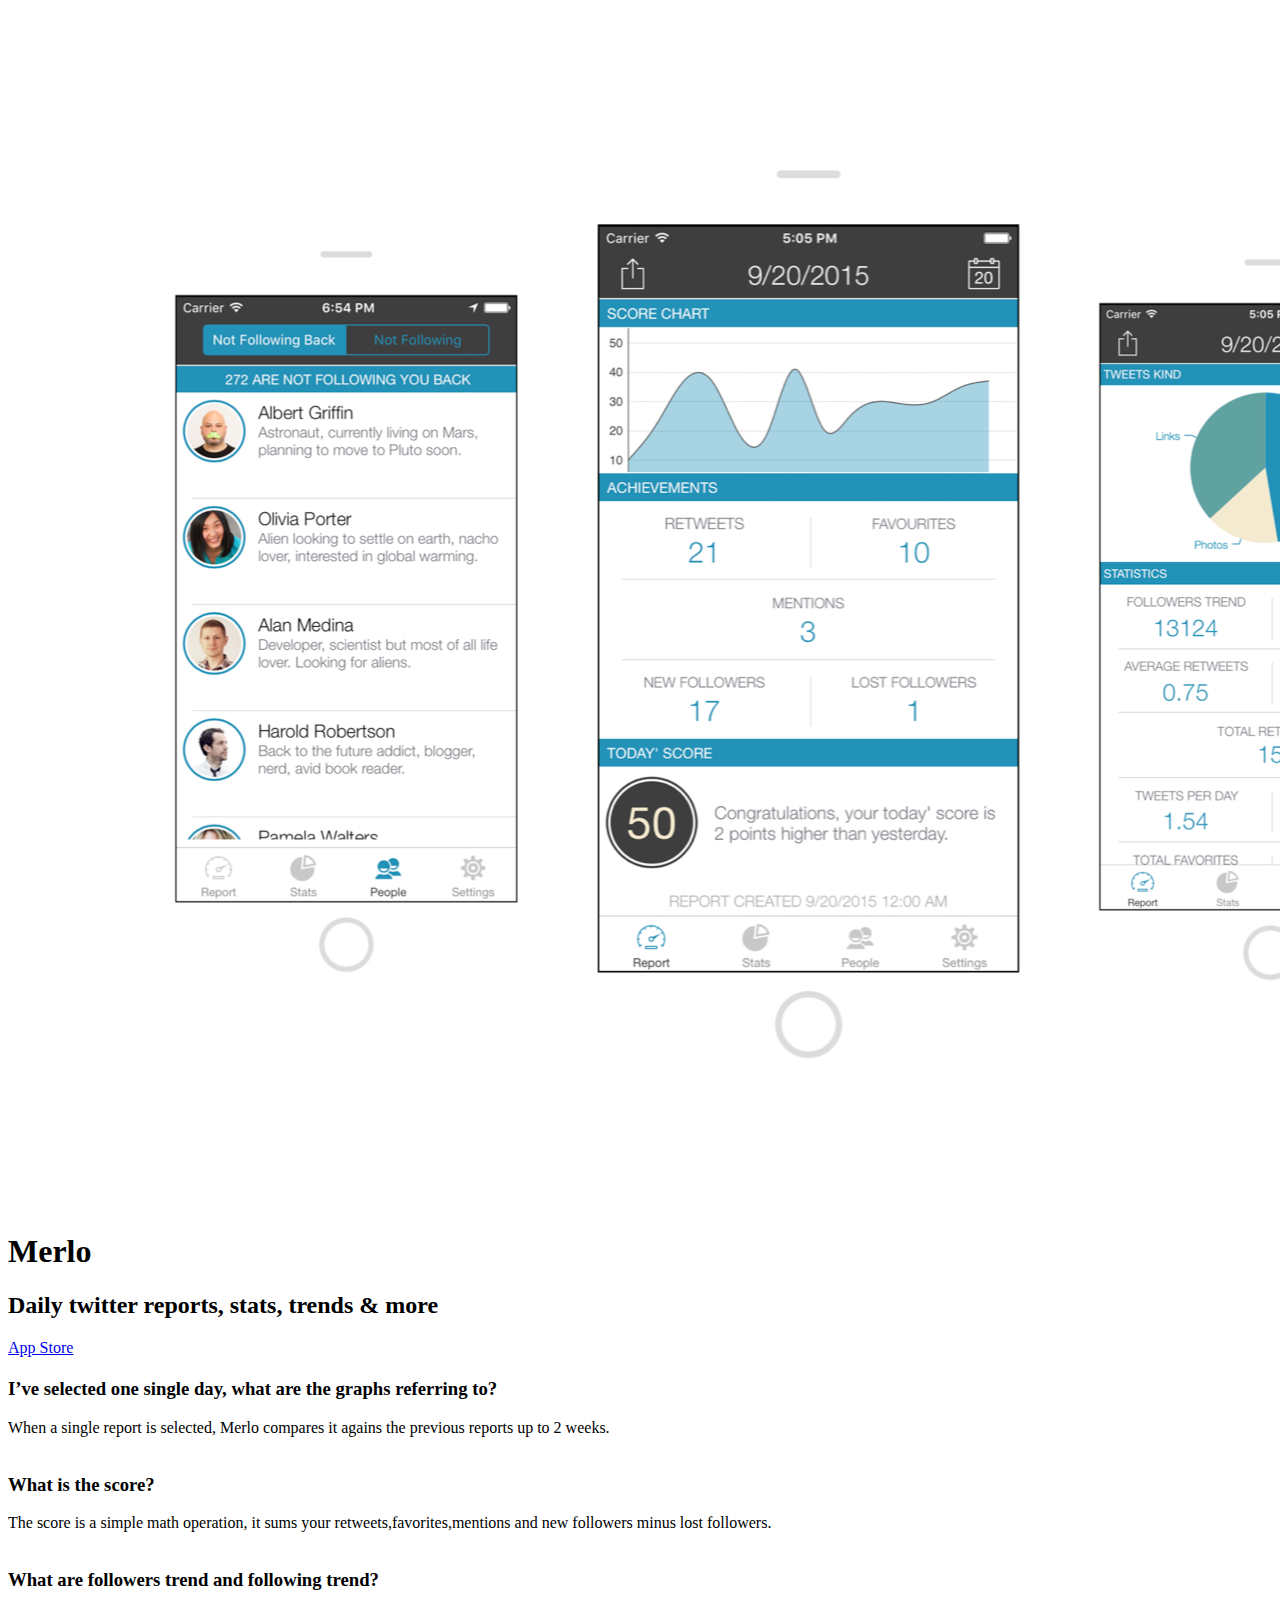
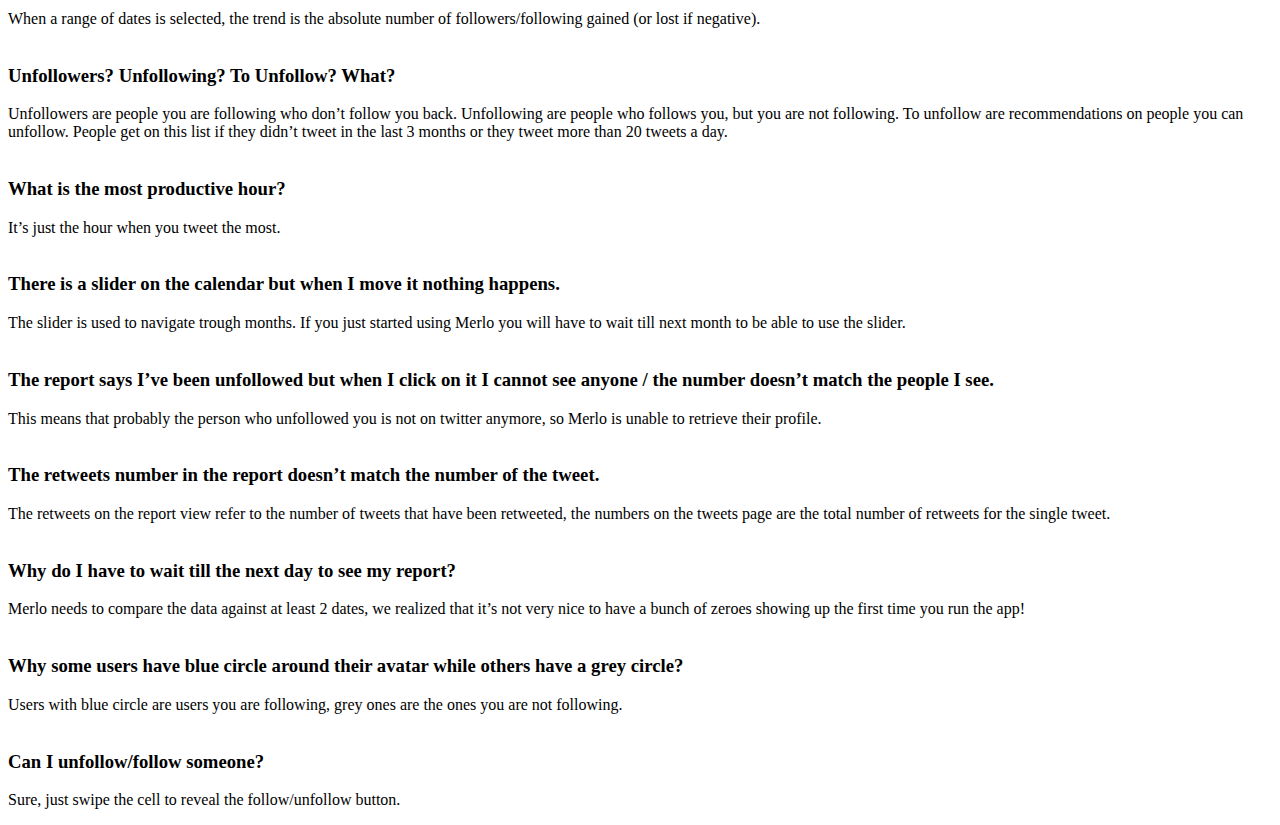
==== index.html @ bb3a72ed "first commit" ====
<!DOCTYPE html>
<html>
<head>
	<meta name="generator" content="Hugo 0.17" />
    
    <meta http-equiv="Content-Type" content="text/html" charset="UTF-8" />
    <meta http-equiv="X-UA-Compatible" content="IE=edge,chrome=1" />

    
    <meta name="viewport" content="width=device-width, initial-scale=1.0, maximum-scale=1">
    <title> Merlo &middot; Merlo </title>

    <meta name="HandheldFriendly" content="True" />
    <meta name="MobileOptimized" content="320" />
    <meta name="viewport" content="width=device-width, initial-scale=1.0" />

    
    <link rel="stylesheet" type="text/css" href="https://xeo-it.github.io/merlo/css/base.css" />
</head>

<body class="home-template">

    
    <header id="site-head" >
        <div class="vertical">
            <div id="site-head-content" class="inner">

                 <a id="blog-logo" href="https://xeo-it.github.io/merlo"><img src="img/Merlo.png" alt="Blog Logo" /></a><br>
                <h1 class="blog-title">Merlo</h1>
                <h2 class="blog-description">Daily twitter reports, stats, trends &amp; more</h2> 

            <a class="btn first"
               href="https://itunes.apple.com/app/id903805247?mt=8&at=1001lpzu">
              <i class="fa fa-apple fa-lg" aria-hidden="true"></i> App Store
            </a>

              
                <i id='header-arrow' class="fa fa-angle-down"></i>
            </div>
        </div>

    </header>

    <main class="content" role="main">
    <div class='fixed-nav'>
    </div>
        
                
                    <div class='post-holder'>

<article class="post first">


    
    <h1 class="post-title"> </h1>

    <section class="post-content">
    

<h3 id="i-ve-selected-one-single-day-what-are-the-graphs-referring-to">I’ve selected one single day, what are the graphs referring to?</h3>

<p>When a single report is selected, Merlo compares it agains the previous reports up to 2 weeks.
<br>
<br></p>

<h3 id="what-is-the-score">What is the score?</h3>

<p>The score is a simple math operation, it sums your retweets,favorites,mentions and new followers minus lost followers.
<br>
<br></p>

<h3 id="what-are-followers-trend-and-following-trend">What are followers trend and following trend?</h3>

<p>When a range of dates is selected, the trend is the absolute number of followers/following gained (or lost if negative).
<br>
<br></p>

<h3 id="unfollowers-unfollowing-to-unfollow-what">Unfollowers? Unfollowing? To Unfollow? What?</h3>

<p>Unfollowers are people you are following who don’t follow you back.
Unfollowing are people who follows you, but you are not following.
To unfollow are recommendations on people you can unfollow. People get on this list if they didn’t tweet in the last 3 months or they tweet more than 20 tweets a day.
<br>
<br></p>

<h3 id="what-is-the-most-productive-hour">What is the most productive hour?</h3>

<p>It’s just the hour when you tweet the most.
<br>
<br></p>

<h3 id="there-is-a-slider-on-the-calendar-but-when-i-move-it-nothing-happens">There is a slider on the calendar but when I move it nothing happens.</h3>

<p>The slider is used to navigate trough months. If you just started using Merlo you will have to wait till next month to be able to use the slider.
<br>
<br></p>

<h3 id="the-report-says-i-ve-been-unfollowed-but-when-i-click-on-it-i-cannot-see-anyone-the-number-doesn-t-match-the-people-i-see">The report says I’ve been unfollowed but when I click on it I cannot see anyone / the number doesn’t match the people I see.</h3>

<p>This means that probably the person who unfollowed you is not on twitter anymore, so Merlo is unable to retrieve their profile.
<br>
<br></p>

<h3 id="the-retweets-number-in-the-report-doesn-t-match-the-number-of-the-tweet">The retweets number in the report doesn’t match the number of the tweet.</h3>

<p>The retweets on the report view refer to the number of tweets that have been retweeted, the numbers on the tweets page are the total number of retweets for the single tweet.
<br>
<br></p>

<h3 id="why-do-i-have-to-wait-till-the-next-day-to-see-my-report">Why do I have to wait till the next day to see my report?</h3>

<p>Merlo needs to compare the data against at least 2 dates, we realized that it’s not very nice to have a bunch of zeroes showing up the first time you run the app!
<br>
<br></p>

<h3 id="why-some-users-have-blue-circle-around-their-avatar-while-others-have-a-grey-circle">Why some users have blue circle around their avatar while others have a grey circle?</h3>

<p>Users with blue circle are users you are following, grey ones are the ones you are not following.
<br>
<br></p>

<h3 id="can-i-unfollow-follow-someone">Can I unfollow/follow someone?</h3>

<p>Sure, just swipe the cell to reveal the follow/unfollow button.</p>

    </section>

    <footer class="post-footer">

    

    </footer>
</article>
</div>
<div class='post-after'></div>

                
        

</main>
        <footer class="site-footer">
        <div>
        
         <a href="http://twitter.com/xeo_it" title="Email xeo_it"> <i class='fa fa-tt fa-2x'></i></a>
        
        
        
        <a href="https://github.com/xeo-it" title="GitHub"><span class="fa fa-github fa-2x"></span></a> 
        
        
        
        <a href="http://no.linkedin.com/in/francescopretelli/en" title="Linkedin"> <i class='fa fa-ll fa-2x'></i></a> 
        
        
        
        </div>
    </footer>


        
    <script src="https://xeo-it.github.io/merlo/js/jquery.min.js"></script>
    <script type="text/javascript" src="https://xeo-it.github.io/merlo/js/index.min.js"></script>



</body>
</html>
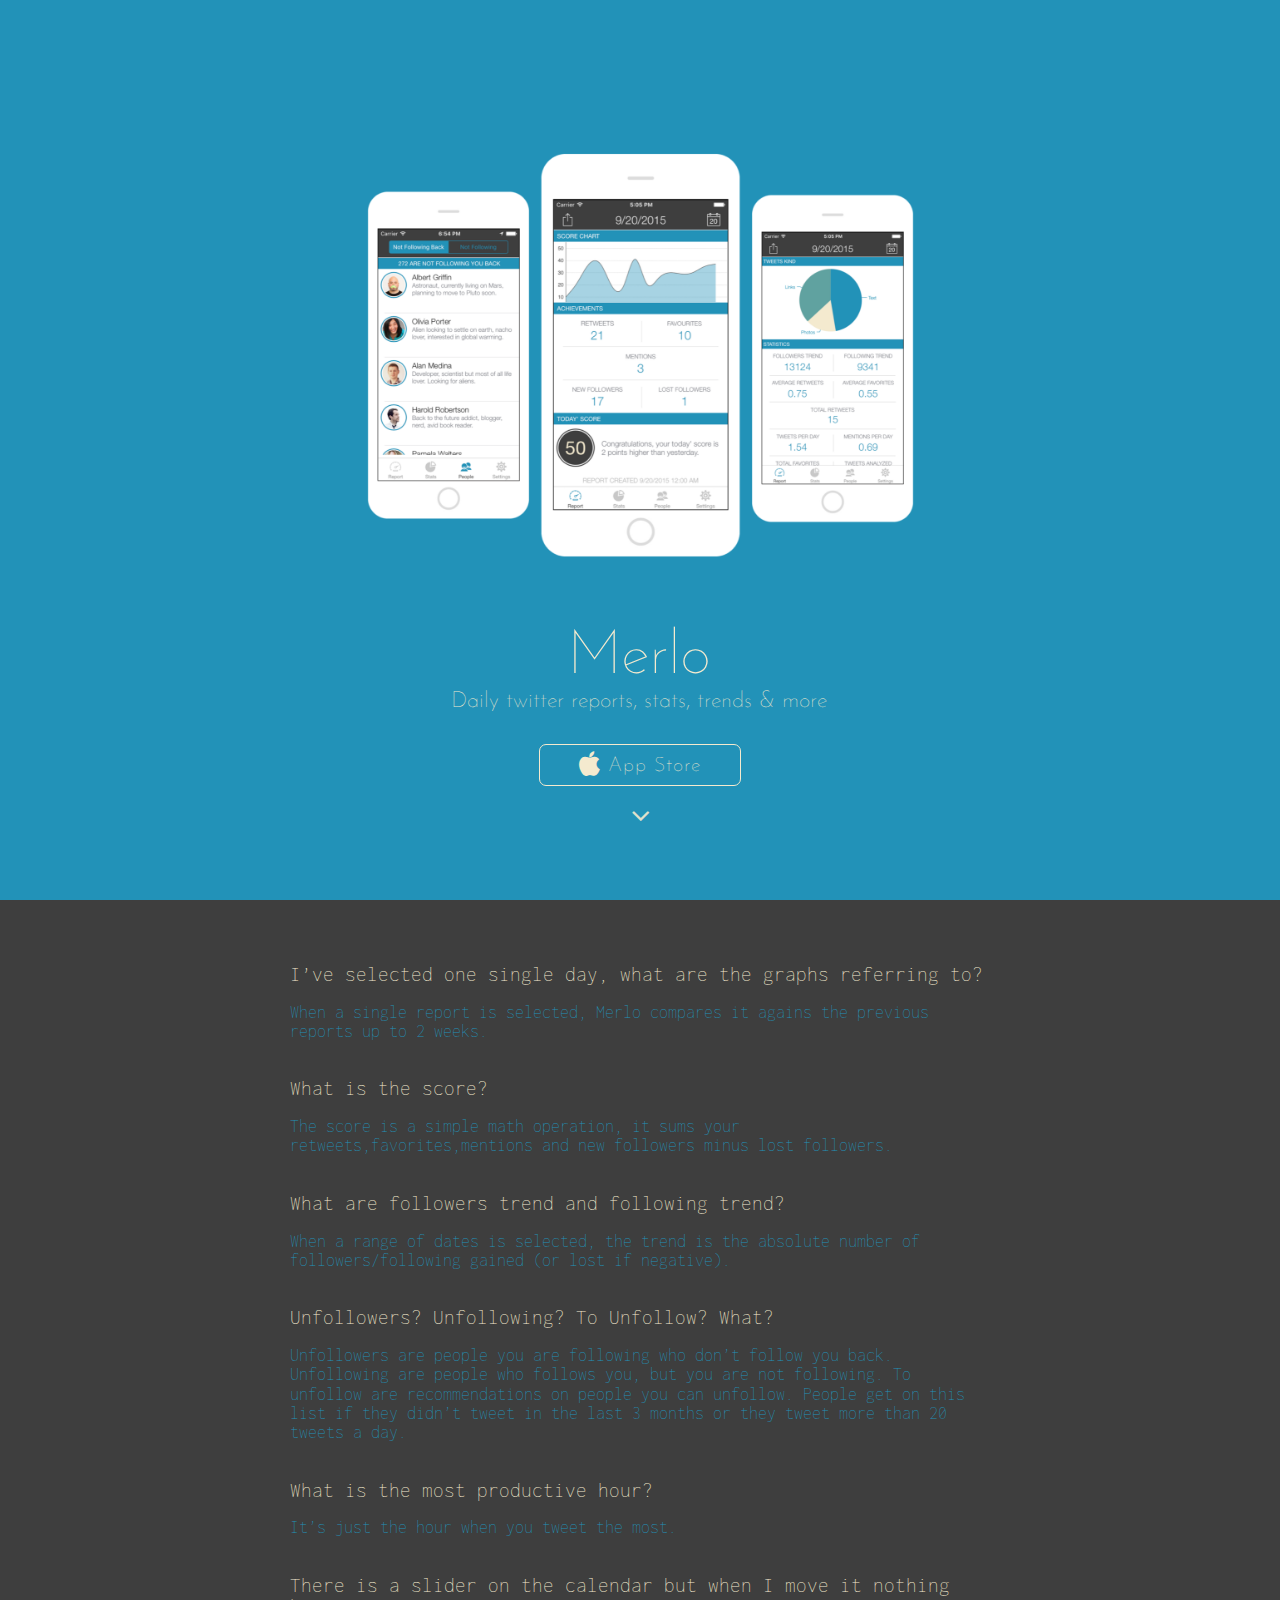
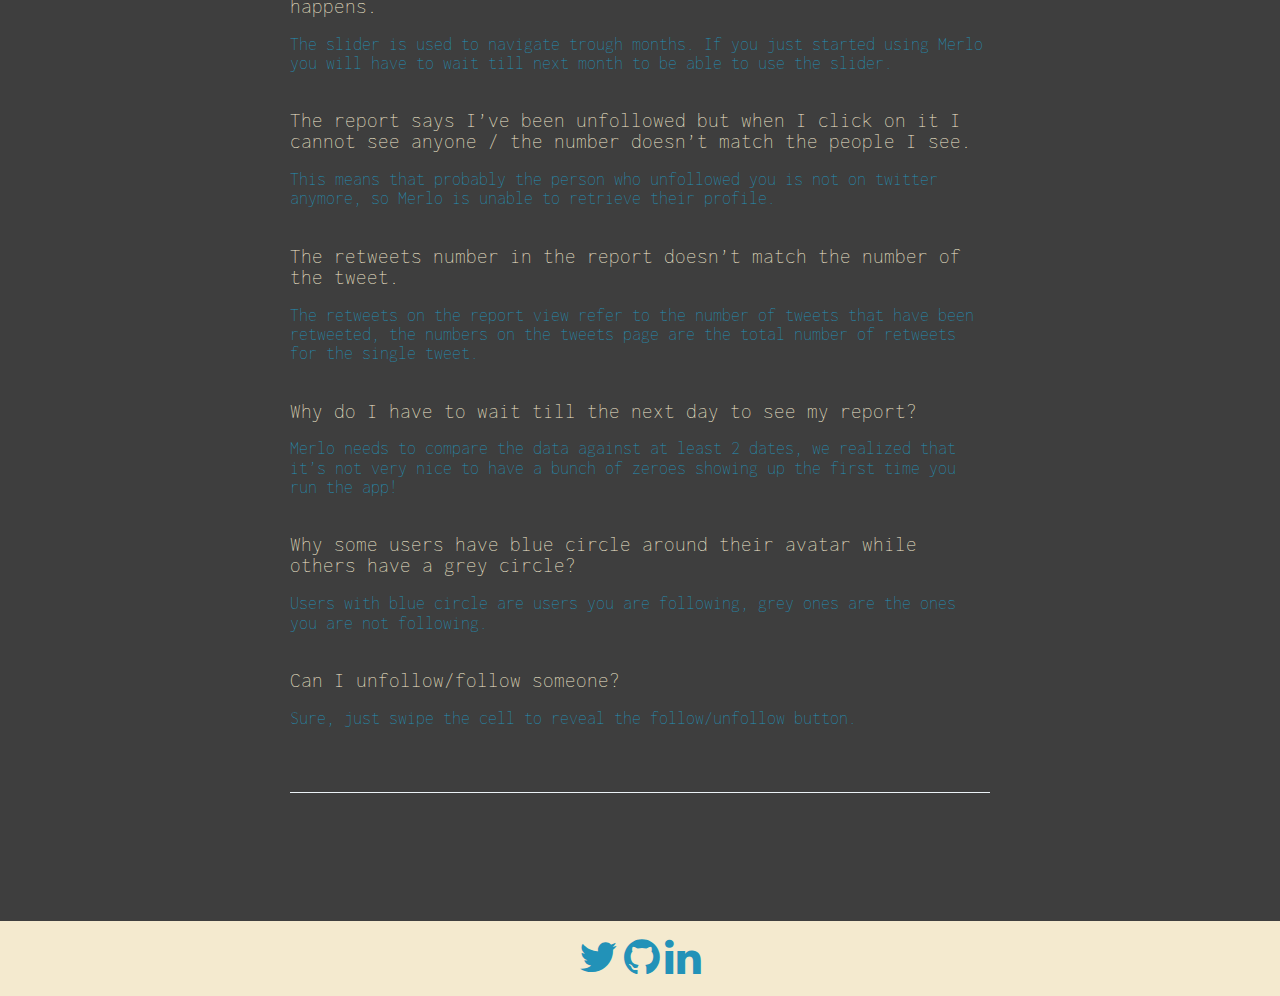
==== commit 8535d7b5: "updated url" ====
--- a/index.html
+++ b/index.html
@@ -15,7 +15,7 @@
     <meta name="viewport" content="width=device-width, initial-scale=1.0" />
 
     
-    <link rel="stylesheet" type="text/css" href="https://xeo-it.github.io/merlo/css/base.css" />
+    <link rel="stylesheet" type="text/css" href="https://timefrancesco.github.io/merlo/css/base.css" />
 </head>
 
 <body class="home-template">
@@ -25,7 +25,7 @@
         <div class="vertical">
             <div id="site-head-content" class="inner">
 
-                 <a id="blog-logo" href="https://xeo-it.github.io/merlo"><img src="img/Merlo.png" alt="Blog Logo" /></a><br>
+                 <a id="blog-logo" href="https://timefrancesco.github.io/merlo"><img src="img/Merlo.png" alt="Blog Logo" /></a><br>
                 <h1 class="blog-title">Merlo</h1>
                 <h2 class="blog-description">Daily twitter reports, stats, trends &amp; more</h2> 
 
@@ -141,11 +141,11 @@
         <footer class="site-footer">
         <div>
         
-         <a href="http://twitter.com/xeo_it" title="Email xeo_it"> <i class='fa fa-tt fa-2x'></i></a>
+         <a href="http://twitter.com/timefrancesco" title="Email timefrancesco"> <i class='fa fa-tt fa-2x'></i></a>
         
         
         
-        <a href="https://github.com/xeo-it" title="GitHub"><span class="fa fa-github fa-2x"></span></a> 
+        <a href="https://github.com/timefrancesco" title="GitHub"><span class="fa fa-github fa-2x"></span></a> 
         
         
         
@@ -158,8 +158,8 @@
 
 
         
-    <script src="https://xeo-it.github.io/merlo/js/jquery.min.js"></script>
-    <script type="text/javascript" src="https://xeo-it.github.io/merlo/js/index.min.js"></script>
+    <script src="https://timefrancesco.github.io/merlo/js/jquery.min.js"></script>
+    <script type="text/javascript" src="https://timefrancesco.github.io/merlo/js/index.min.js"></script>
 
 
 
